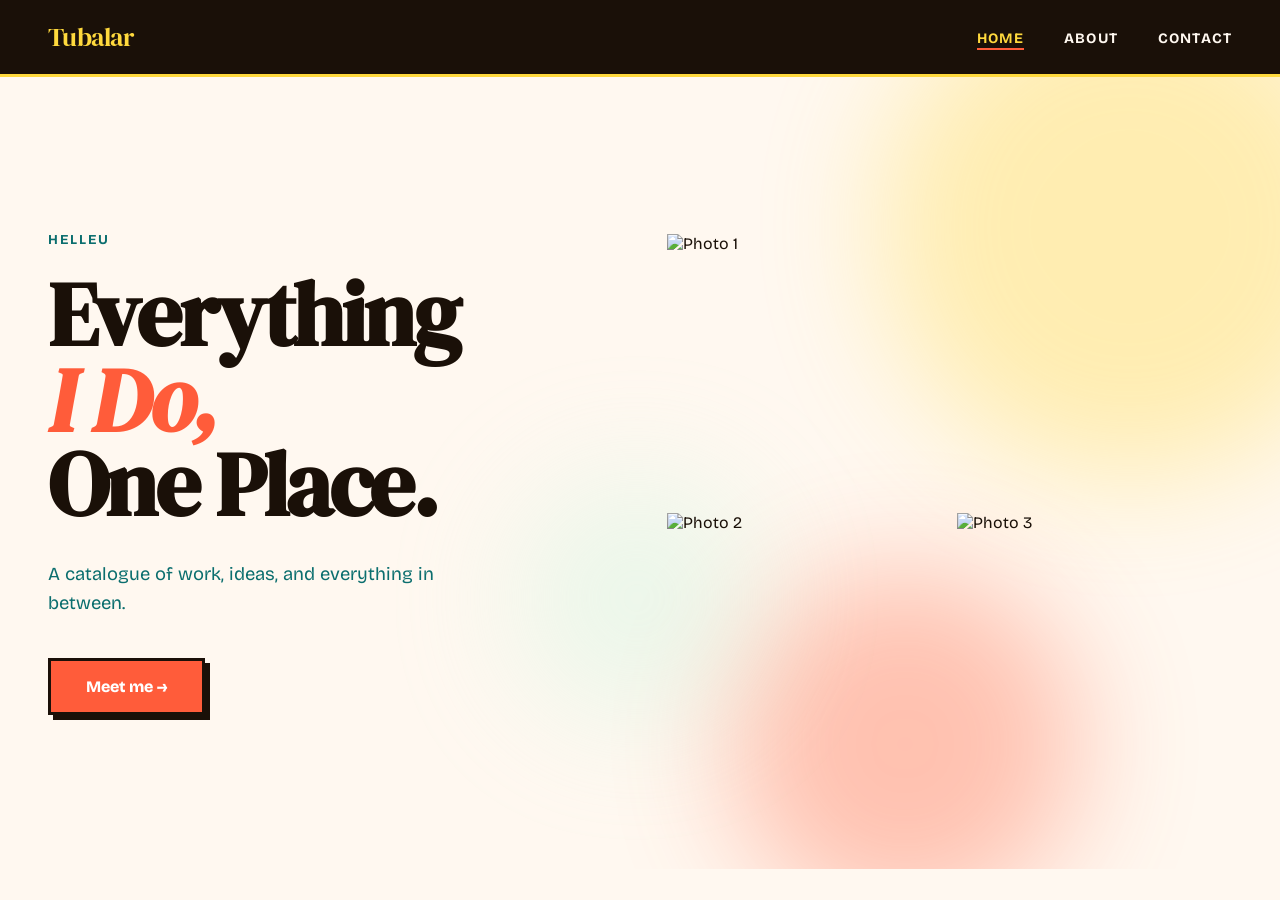
==== index.html @ c61c0c5d "Revamp hero layout and inline gallery" ====
<!DOCTYPE html>
<html lang="en">
<head>
    <meta charset="UTF-8">
    <meta name="viewport" content="width=device-width, initial-scale=1.0">
    <title>Tubalar</title>
    <link rel="preconnect" href="https://fonts.googleapis.com">
    <link href="https://fonts.googleapis.com/css2?family=Bricolage+Grotesque:opsz,wght@12..96,400;12..96,700;12..96,800&family=DM+Serif+Display:ital@0;1&display=swap" rel="stylesheet">
    <link rel="stylesheet" href="static/css/style.css">
</head>
<body>

    <nav class="nav">
        <a href="index.html" class="nav-logo">Tubalar</a>
        <ul class="nav-links">
            <li><a href="index.html" class="nav-link active">Home</a></li>
            <li><a href="about.html" class="nav-link">About</a></li>
            <li><a href="contact.html" class="nav-link">Contact</a></li>
        </ul>
    </nav>

    <section class="hero">
        <div class="hero-content">
            <div class="hero-tag">Helleu</div>
            <h1 class="hero-title">Every&shy;thing<br><em>I Do,</em><br>One Place.</h1>
            <p class="hero-sub">A catalogue of work, ideas, and everything in between.</p>
            <a href="about.html" class="hero-btn">Meet me →</a>
        </div>
        <div class="hero-gallery">
            
            <div class="hero-gallery-grid">
                <div class="gallery-item hero-gallery-item featured">
                    <img src="static/images/photo1.png" alt="Photo 1" onclick="openLightbox(this)">
                    <div class="gallery-overlay">View ↗</div>
                </div>
                <div class="gallery-item hero-gallery-item">
                    <img src="static/images/photo2.png" alt="Photo 2" onclick="openLightbox(this)">
                    <div class="gallery-overlay">View ↗</div>
                </div>
                <div class="gallery-item hero-gallery-item">
                    <img src="static/images/photo3.png" alt="Photo 3" onclick="openLightbox(this)">
                    <div class="gallery-overlay">View ↗</div>
                </div>
            </div>
        </div>
        <div class="hero-blob blob-1"></div>
        <div class="hero-blob blob-2"></div>
        <div class="hero-blob blob-3"></div>
    </section>

    <div id="lightbox">
        <button class="lightbox-close" onclick="closeLightbox()">✕</button>
        <img id="lightbox-img" src="" alt="">
    </div>

    <script>
        const observer = new IntersectionObserver((entries) => {
            entries.forEach(e => {
                if (e.isIntersecting) e.target.classList.add('visible');
            });
        }, { threshold: 0.1 });
        document.querySelectorAll('.hero-gallery-item').forEach(el => observer.observe(el));

        function openLightbox(img) {
            document.getElementById('lightbox-img').src = img.src;
            document.getElementById('lightbox').classList.add('active');
            document.body.style.overflow = 'hidden';
        }
        function closeLightbox() {
            document.getElementById('lightbox').classList.remove('active');
            document.body.style.overflow = '';
        }
        document.getElementById('lightbox').addEventListener('click', function(e) {
            if (e.target === this) closeLightbox();
        });
        document.addEventListener('keydown', e => {
            if (e.key === 'Escape') closeLightbox();
        });
    </script>

</body>
</html>
---- static/css/style.css ----
/* ================================
   TUBALAR — Design System
   Vibe: Retro-editorial maximalism
================================ */

:root {
    --coral:   #FF5C3A;
    --yellow:  #FFD93D;
    --teal:    #0B6E6E;
    --cream:   #FFF8F0;
    --ink:     #1A1008;
    --mint:    #C8F5E0;
    --font-display: 'Bricolage Grotesque', sans-serif;
    --font-serif:   'DM Serif Display', serif;
}

*, *::before, *::after { box-sizing: border-box; margin: 0; padding: 0; }

html { scroll-behavior: smooth; }

body {
    font-family: var(--font-display);
    background: var(--cream);
    color: var(--ink);
    overflow-x: hidden;
}

/* ================================
   NAV
================================ */
.nav {
    display: flex;
    justify-content: space-between;
    align-items: center;
    padding: 1.2rem 3rem;
    background: var(--ink);
    position: sticky;
    top: 0;
    z-index: 100;
    border-bottom: 3px solid var(--yellow);
}

.nav-logo {
    font-family: var(--font-serif);
    font-size: 1.6rem;
    color: var(--yellow);
    text-decoration: none;
    letter-spacing: -0.02em;
    transition: color 0.2s;
}
.nav-logo:hover { color: var(--coral); }

.nav-links {
    list-style: none;
    display: flex;
    gap: 2.5rem;
}

.nav-link {
    color: var(--cream);
    text-decoration: none;
    font-size: 0.9rem;
    font-weight: 700;
    letter-spacing: 0.08em;
    text-transform: uppercase;
    position: relative;
    padding-bottom: 3px;
    transition: color 0.2s;
}
.nav-link::after {
    content: '';
    position: absolute;
    bottom: 0; left: 0;
    width: 0; height: 2px;
    background: var(--coral);
    transition: width 0.25s ease;
}
.nav-link:hover,
.nav-link.active { color: var(--yellow); }
.nav-link:hover::after,
.nav-link.active::after { width: 100%; }

/* ================================
   HERO
================================ */
.hero {
    position: relative;
    min-height: 88vh;
    display: grid;
    grid-template-columns: 1fr 1fr;
    align-items: center;
    gap: 3rem;
    padding: 5rem 3rem;
    overflow: hidden;
    background: var(--cream);
}

.hero-content {
    display: flex;
    flex-direction: column;
    position: relative;
    z-index: 2;
}

.hero-tag {
    font-size: 0.85rem;
    font-weight: 700;
    letter-spacing: 0.15em;
    text-transform: uppercase;
    color: var(--teal);
    margin-bottom: 1.5rem;
    animation: fadeUp 0.6s ease both;
}

.hero-title {
    font-family: var(--font-serif);
    font-size: clamp(3.5rem, 7vw, 8rem);
    line-height: 0.95;
    letter-spacing: -0.03em;
    color: var(--ink);
    animation: fadeUp 0.7s 0.1s ease both;
}
.hero-title em {
    font-style: italic;
    color: var(--coral);
}

.hero-sub {
    font-size: clamp(1rem, 1.5vw, 1.15rem);
    color: var(--teal);
    max-width: 400px;
    margin-top: 2rem;
    line-height: 1.6;
    animation: fadeUp 0.7s 0.2s ease both;
}

.hero-btn {
    display: inline-block;
    margin-top: 2.5rem;
    padding: 1rem 2.2rem;
    background: var(--coral);
    color: #fff;
    font-family: var(--font-display);
    font-weight: 800;
    font-size: 1rem;
    text-decoration: none;
    border: 3px solid var(--ink);
    box-shadow: 5px 5px 0 var(--ink);
    transition: transform 0.15s ease, box-shadow 0.15s ease;
    animation: fadeUp 0.7s 0.3s ease both;
    align-self: flex-start;
}
.hero-btn:hover {
    transform: translate(-3px, -3px);
    box-shadow: 8px 8px 0 var(--ink);
}

/* Hero inline gallery */
.hero-gallery {
    position: relative;
    z-index: 2;
    display: flex;
    flex-direction: column;
    gap: 1rem;
    animation: fadeUp 0.7s 0.2s ease both;
}

.hero-gallery-label {
    font-size: 0.8rem;
    font-weight: 700;
    letter-spacing: 0.15em;
    text-transform: uppercase;
    color: var(--teal);
    margin-bottom: 0.5rem;
}

.hero-gallery-grid {
    display: grid;
    grid-template-columns: 1fr 1fr;
    grid-template-rows: auto auto;
    gap: 0.8rem;
}

.hero-gallery-item {
    border: 3px solid transparent;
    transition: border-color 0.25s ease, transform 0.25s ease;
    cursor: pointer;
    overflow: hidden;
    opacity: 0;
    transform: translateY(20px);
    transition: opacity 0.5s ease, transform 0.5s ease, border-color 0.25s ease;
}
.hero-gallery-item.visible {
    opacity: 1;
    transform: translateY(0);
}
.hero-gallery-item:nth-child(2) { transition-delay: 0.1s; }
.hero-gallery-item:nth-child(3) { transition-delay: 0.2s; }
.hero-gallery-item:hover {
    border-color: var(--coral);
    transform: translateY(-4px) !important;
}

.hero-gallery-item img {
    width: 100%;
    height: 200px;
    object-fit: cover;
    display: block;
    transition: transform 0.4s ease;
}
.hero-gallery-item.featured {
    grid-column: 1 / -1;
}
.hero-gallery-item.featured img {
    height: 260px;
}
.hero-gallery-item:hover img {
    transform: scale(1.04);
}

/* Decorative blobs */
.hero-blob {
    position: absolute;
    border-radius: 50%;
    filter: blur(60px);
    opacity: 0.35;
    z-index: 1;
    pointer-events: none;
}
.blob-1 {
    width: 500px; height: 500px;
    background: var(--yellow);
    top: -100px; right: -100px;
    animation: float 8s ease-in-out infinite;
}
.blob-2 {
    width: 350px; height: 350px;
    background: var(--coral);
    bottom: -50px; right: 200px;
    animation: float 10s 2s ease-in-out infinite;
}
.blob-3 {
    width: 250px; height: 250px;
    background: var(--mint);
    top: 50%; left: 40%;
    animation: float 7s 1s ease-in-out infinite;
}

/* ================================
   GALLERY (shared overlay style)
================================ */
.gallery-overlay {
    position: absolute;
    bottom: 0; left: 0; right: 0;
    padding: 1rem;
    background: linear-gradient(transparent, rgba(10,10,10,0.85));
    color: var(--yellow);
    font-weight: 800;
    font-size: 0.85rem;
    letter-spacing: 0.05em;
    opacity: 0;
    transition: opacity 0.25s ease;
}
.gallery-item:hover .gallery-overlay {
    opacity: 1;
}

/* ================================
   LIGHTBOX
================================ */
#lightbox {
    display: none;
    position: fixed;
    inset: 0;
    background: rgba(10, 10, 10, 0.92);
    z-index: 1000;
    justify-content: center;
    align-items: center;
}
#lightbox.active {
    display: flex;
}
#lightbox-img {
    max-width: 85vw;
    max-height: 85vh;
    object-fit: contain;
    border: 4px solid var(--yellow);
    box-shadow: 0 30px 80px rgba(0,0,0,0.6);
    animation: fadeUp 0.3s ease both;
}
.lightbox-close {
    position: fixed;
    top: 1.5rem; right: 2rem;
    background: var(--coral);
    border: 3px solid var(--ink);
    color: #fff;
    font-size: 1.1rem;
    width: 44px; height: 44px;
    cursor: pointer;
    font-weight: 800;
    transition: transform 0.15s ease, background 0.15s;
    z-index: 1001;
}
.lightbox-close:hover {
    background: var(--yellow);
    color: var(--ink);
    transform: rotate(90deg);
}

/* ================================
   ANIMATIONS
================================ */
@keyframes fadeUp {
    from { opacity: 0; transform: translateY(24px); }
    to   { opacity: 1; transform: translateY(0); }
}
@keyframes float {
    0%, 100% { transform: translateY(0) scale(1); }
    50%       { transform: translateY(-20px) scale(1.04); }
}

/* ================================
   ABOUT PAGE
================================ */
.about {
    max-width: 760px;
    margin: 0 auto;
    padding: 5rem 2rem;
}
.about-header { margin-bottom: 3rem; }
.about-header h1 {
    font-family: var(--font-serif);
    font-size: clamp(2.5rem, 6vw, 5rem);
    line-height: 1;
    letter-spacing: -0.02em;
}
.tagline {
    font-size: 1.1rem;
    color: var(--coral);
    font-weight: 700;
    margin-top: 0.5rem;
}
.about-bio, .about-skills, .about-contact {
    margin-bottom: 2.5rem;
    padding-bottom: 2.5rem;
    border-bottom: 2px dashed #ddd;
}
.about-bio h2, .about-skills h2, .about-contact h2 {
    font-family: var(--font-serif);
    font-size: 1.8rem;
    margin-bottom: 1rem;
    color: var(--teal);
}
.about-skills ul {
    list-style: none;
    display: flex;
    flex-wrap: wrap;
    gap: 0.6rem;
    padding: 0;
}
.about-skills li {
    background: var(--yellow);
    color: var(--ink);
    padding: 0.4rem 1rem;
    font-weight: 700;
    font-size: 0.9rem;
    border: 2px solid var(--ink);
}
.about-contact a { color: var(--coral); font-weight: 700; }

/* ================================
   CONTACT PAGE
================================ */
.page {
    max-width: 600px;
    margin: 0 auto;
    padding: 5rem 2rem;
}
.page h1 {
    font-family: var(--font-serif);
    font-size: clamp(2.5rem, 6vw, 4rem);
    margin-bottom: 2rem;
    letter-spacing: -0.02em;
}
form {
    display: flex;
    flex-direction: column;
    gap: 1.2rem;
}
label {
    font-weight: 700;
    font-size: 0.85rem;
    letter-spacing: 0.08em;
    text-transform: uppercase;
    color: var(--teal);
}
input, textarea {
    padding: 0.9rem 1rem;
    border: 3px solid var(--ink);
    font-family: var(--font-display);
    font-size: 1rem;
    background: #fff;
    transition: border-color 0.2s, box-shadow 0.2s;
    outline: none;
}
input:focus, textarea:focus {
    border-color: var(--coral);
    box-shadow: 4px 4px 0 var(--coral);
}

/* ================================
   BUTTON
================================ */
.btn, button[type="submit"] {
    display: inline-block;
    padding: 1rem 2.2rem;
    background: var(--coral);
    color: #fff;
    font-family: var(--font-display);
    font-weight: 800;
    font-size: 1rem;
    text-decoration: none;
    border: 3px solid var(--ink);
    box-shadow: 5px 5px 0 var(--ink);
    cursor: pointer;
    transition: transform 0.15s ease, box-shadow 0.15s ease;
    align-self: flex-start;
}
.btn:hover, button[type="submit"]:hover {
    transform: translate(-3px, -3px);
    box-shadow: 8px 8px 0 var(--ink);
}

/* ================================
   FLASH MESSAGES
================================ */
.flash {
    padding: 1rem 1.4rem;
    margin-bottom: 1.5rem;
    border-left: 5px solid;
    font-weight: 700;
}
.flash.success { background: var(--mint); border-color: var(--teal); color: var(--teal); }
.flash.error   { background: #ffe5e0; border-color: var(--coral); color: var(--coral); }
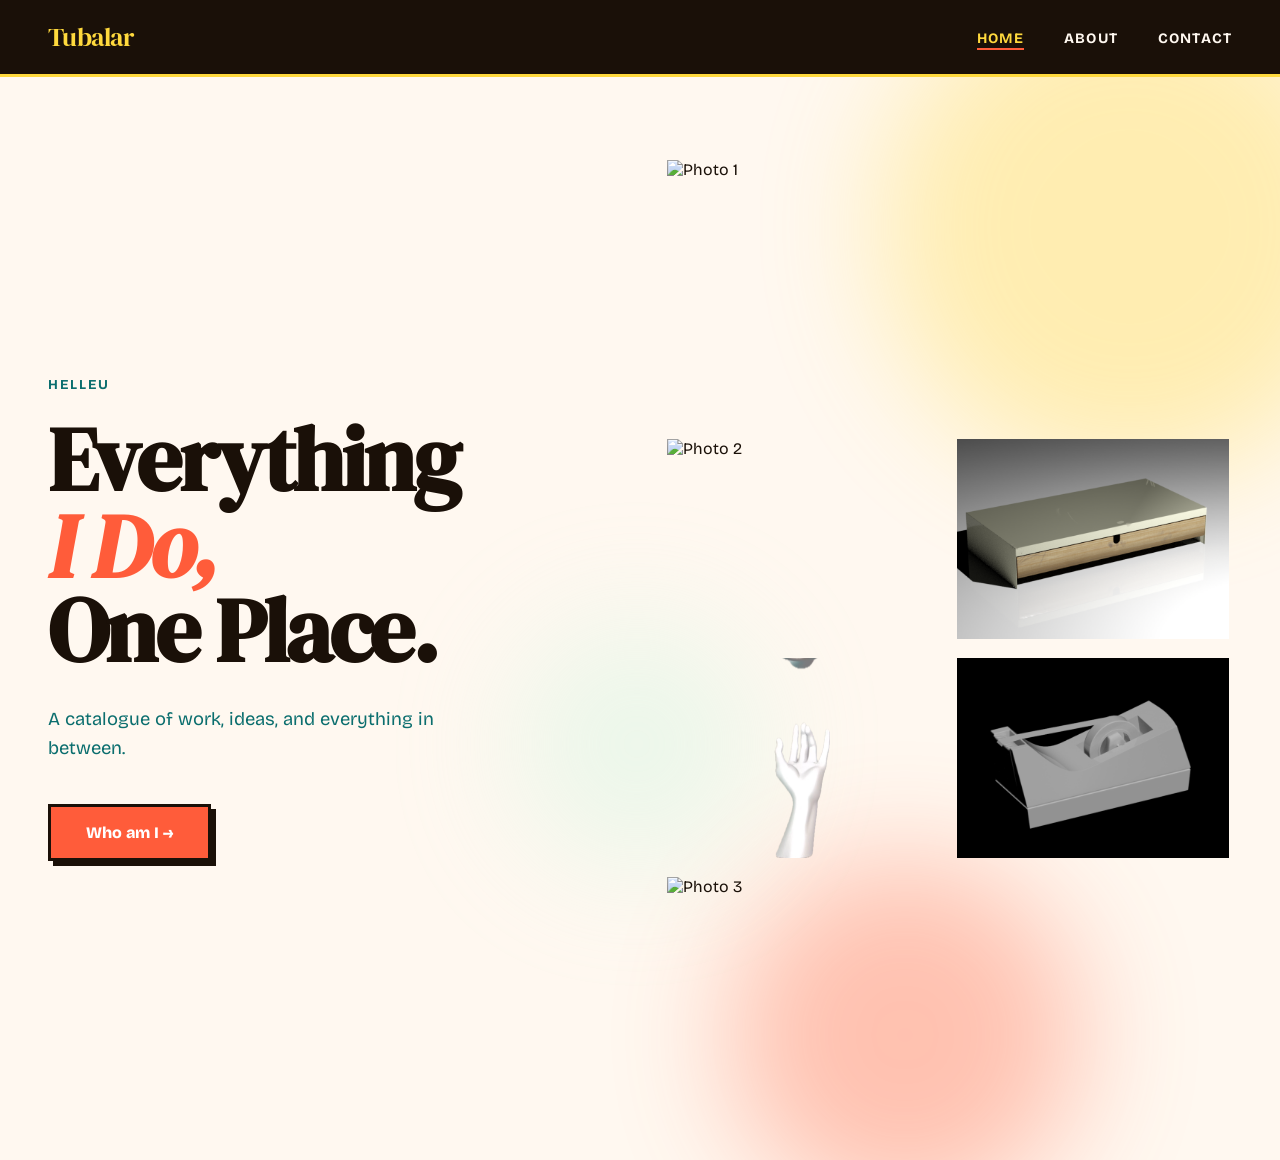
==== commit d25ca151: "Add gallery images and update hero CTA" ====
--- a/index.html
+++ b/index.html
@@ -24,7 +24,7 @@
             <div class="hero-tag">Helleu</div>
             <h1 class="hero-title">Every&shy;thing<br><em>I Do,</em><br>One Place.</h1>
             <p class="hero-sub">A catalogue of work, ideas, and everything in between.</p>
-            <a href="about.html" class="hero-btn">Meet me →</a>
+            <a href="about.html" class="hero-btn">Who am I →</a>
         </div>
         <div class="hero-gallery">
             
@@ -39,6 +39,18 @@
                 </div>
                 <div class="gallery-item hero-gallery-item">
                     <img src="static/images/photo3.png" alt="Photo 3" onclick="openLightbox(this)">
+                    <div class="gallery-overlay">View ↗</div>
+                    </div>
+                <div class="gallery-item hero-gallery-item">
+                    <img src="static/images/photo4.png" alt="Photo 3" onclick="openLightbox(this)">
+                    <div class="gallery-overlay">View ↗</div>
+                    </div>
+                <div class="gallery-item hero-gallery-item">
+                    <img src="static/images/photo5.png" alt="Photo 3" onclick="openLightbox(this)">
+                    <div class="gallery-overlay">View ↗</div>
+                    </div>
+                <div class="gallery-item hero-gallery-item">
+                    <img src="static/images/photo6.png" alt="Photo 3" onclick="openLightbox(this)">
                     <div class="gallery-overlay">View ↗</div>
                 </div>
             </div>
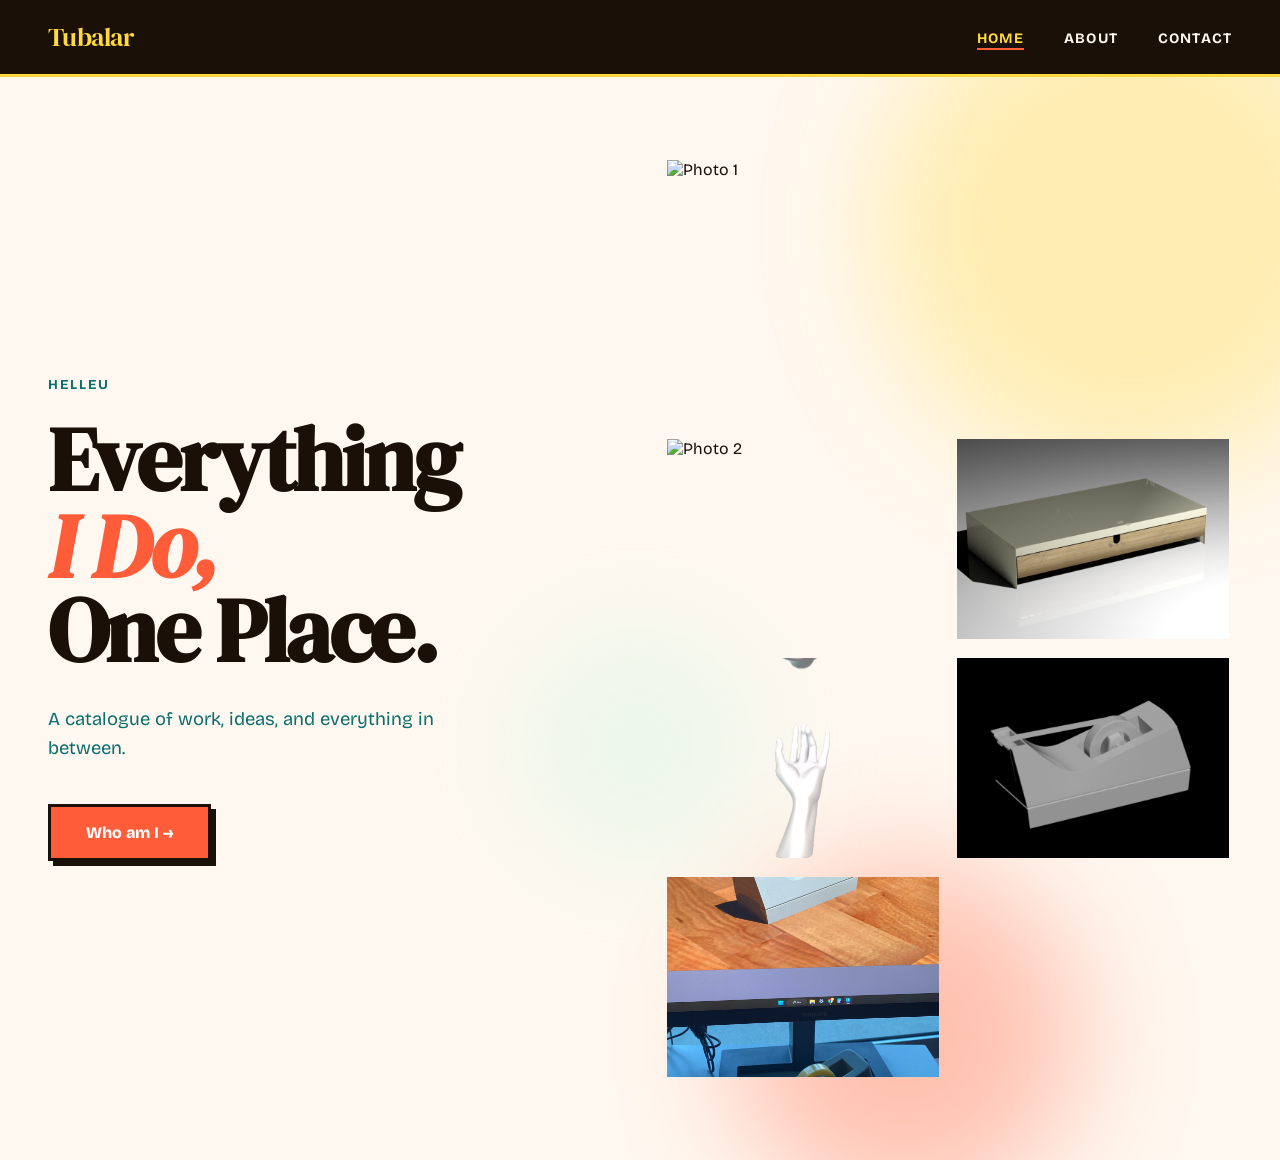
==== commit bebd11c6: "Fix gallery image extension" ====
--- a/index.html
+++ b/index.html
@@ -50,7 +50,7 @@
                     <div class="gallery-overlay">View ↗</div>
                     </div>
                 <div class="gallery-item hero-gallery-item">
-                    <img src="static/images/photo6.png" alt="Photo 3" onclick="openLightbox(this)">
+                    <img src="static/images/photo6.jpg" alt="Photo 3" onclick="openLightbox(this)">
                     <div class="gallery-overlay">View ↗</div>
                 </div>
             </div>
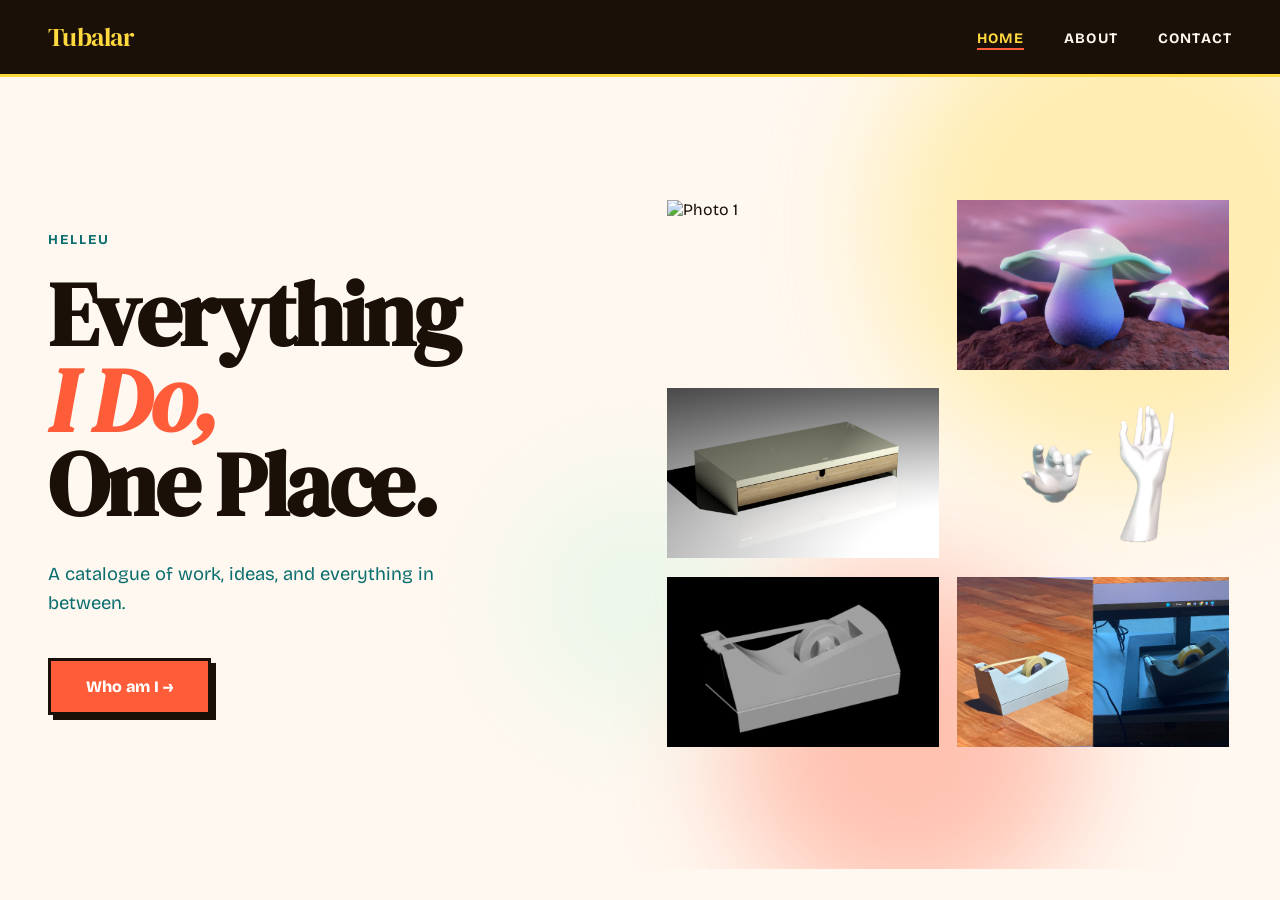
==== commit 17934608: "Refactor hero gallery markup and styles" ====
--- a/index.html
+++ b/index.html
@@ -29,7 +29,7 @@
         <div class="hero-gallery">
             
             <div class="hero-gallery-grid">
-                <div class="gallery-item hero-gallery-item featured">
+                <div class="gallery-item hero-gallery-item">
                     <img src="static/images/photo1.png" alt="Photo 1" onclick="openLightbox(this)">
                     <div class="gallery-overlay">View ↗</div>
                 </div>
@@ -40,17 +40,17 @@
                 <div class="gallery-item hero-gallery-item">
                     <img src="static/images/photo3.png" alt="Photo 3" onclick="openLightbox(this)">
                     <div class="gallery-overlay">View ↗</div>
-                    </div>
+                </div>
                 <div class="gallery-item hero-gallery-item">
-                    <img src="static/images/photo4.png" alt="Photo 3" onclick="openLightbox(this)">
+                    <img src="static/images/photo4.png" alt="Photo 4" onclick="openLightbox(this)">
                     <div class="gallery-overlay">View ↗</div>
-                    </div>
+                </div>
                 <div class="gallery-item hero-gallery-item">
-                    <img src="static/images/photo5.png" alt="Photo 3" onclick="openLightbox(this)">
+                    <img src="static/images/photo5.png" alt="Photo 5" onclick="openLightbox(this)">
                     <div class="gallery-overlay">View ↗</div>
-                    </div>
+                </div>
                 <div class="gallery-item hero-gallery-item">
-                    <img src="static/images/photo6.jpg" alt="Photo 3" onclick="openLightbox(this)">
+                    <img src="static/images/photo6.png" alt="Photo 6" onclick="openLightbox(this)">
                     <div class="gallery-overlay">View ↗</div>
                 </div>
             </div>
--- a/static/css/style.css
+++ b/static/css/style.css
@@ -194,8 +194,11 @@
     opacity: 1;
     transform: translateY(0);
 }
-.hero-gallery-item:nth-child(2) { transition-delay: 0.1s; }
-.hero-gallery-item:nth-child(3) { transition-delay: 0.2s; }
+.hero-gallery-item:nth-child(2) { transition-delay: 0.08s; }
+.hero-gallery-item:nth-child(3) { transition-delay: 0.16s; }
+.hero-gallery-item:nth-child(4) { transition-delay: 0.24s; }
+.hero-gallery-item:nth-child(5) { transition-delay: 0.32s; }
+.hero-gallery-item:nth-child(6) { transition-delay: 0.40s; }
 .hero-gallery-item:hover {
     border-color: var(--coral);
     transform: translateY(-4px) !important;
@@ -203,16 +206,10 @@
 
 .hero-gallery-item img {
     width: 100%;
-    height: 200px;
+    height: 170px;
     object-fit: cover;
     display: block;
     transition: transform 0.4s ease;
-}
-.hero-gallery-item.featured {
-    grid-column: 1 / -1;
-}
-.hero-gallery-item.featured img {
-    height: 260px;
 }
 .hero-gallery-item:hover img {
     transform: scale(1.04);
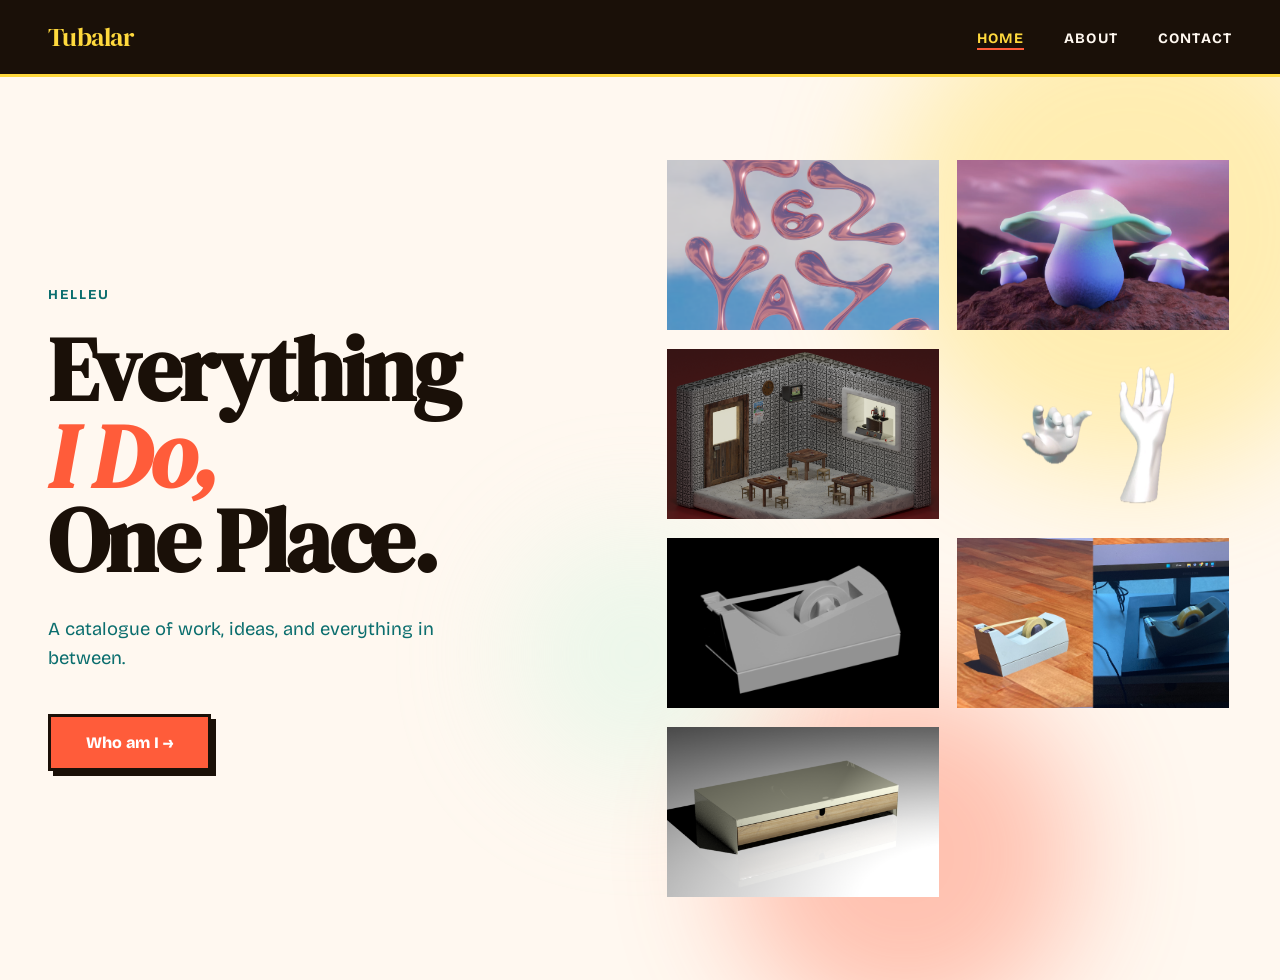
==== commit 8b72c38e: "Update images" ====
--- a/index.html
+++ b/index.html
@@ -53,6 +53,10 @@
                     <img src="static/images/photo6.png" alt="Photo 6" onclick="openLightbox(this)">
                     <div class="gallery-overlay">View ↗</div>
                 </div>
+                <div class="gallery-item hero-gallery-item">
+                    <img src="static/images/photo7.png" alt="Photo 6" onclick="openLightbox(this)">
+                    <div class="gallery-overlay">View ↗</div>
+                </div>
             </div>
         </div>
         <div class="hero-blob blob-1"></div>
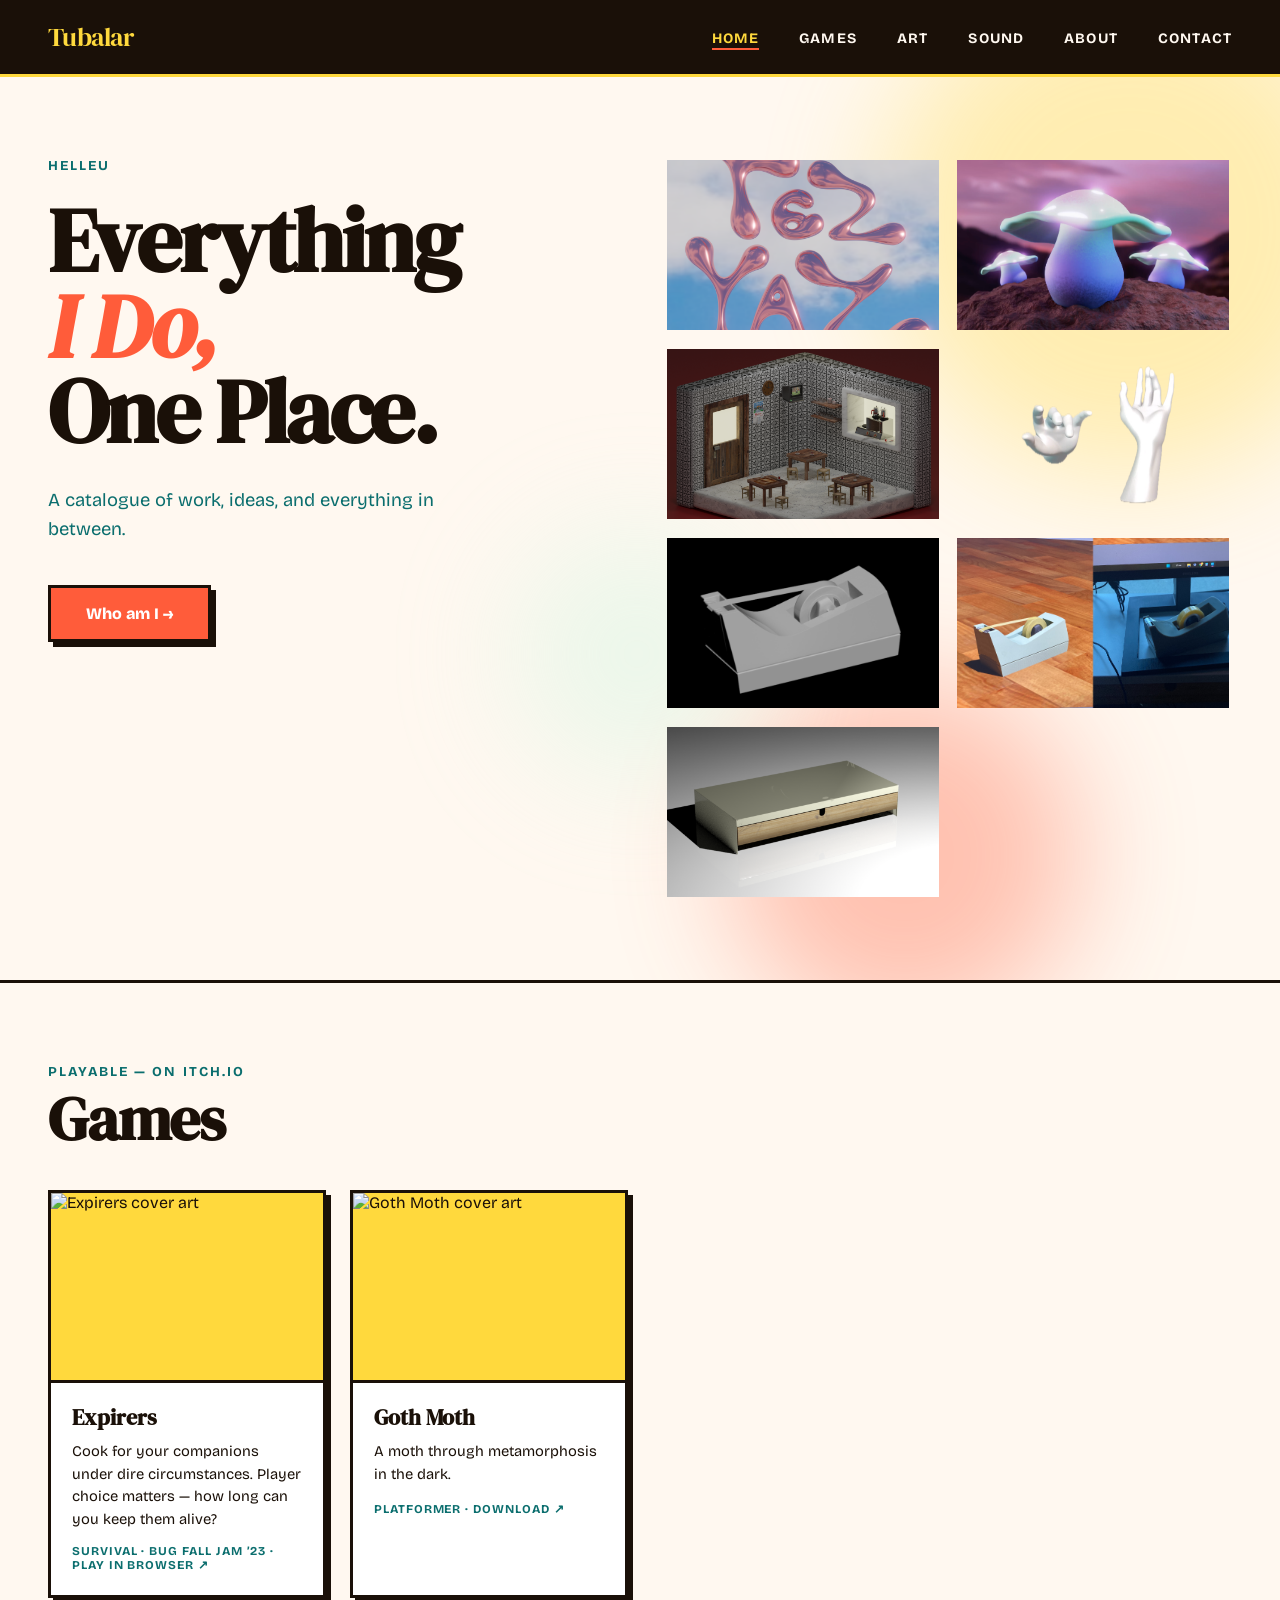
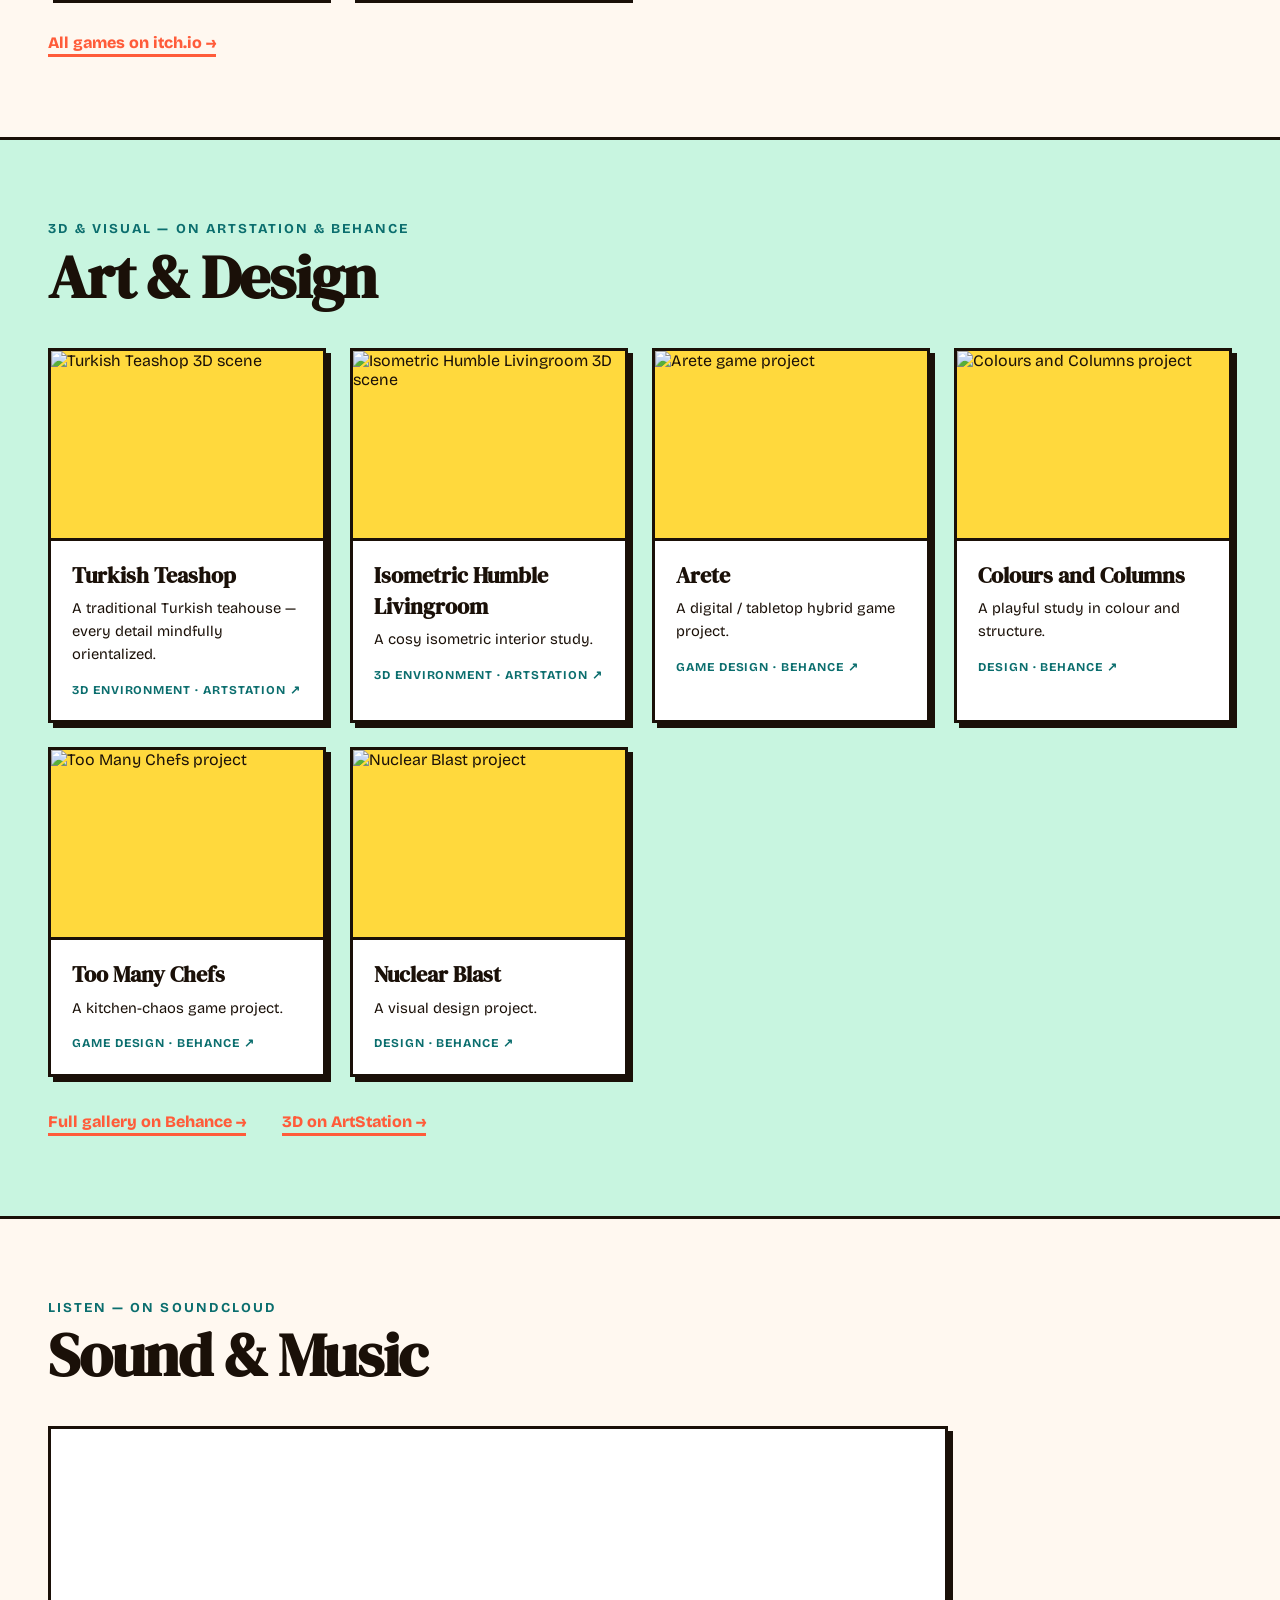
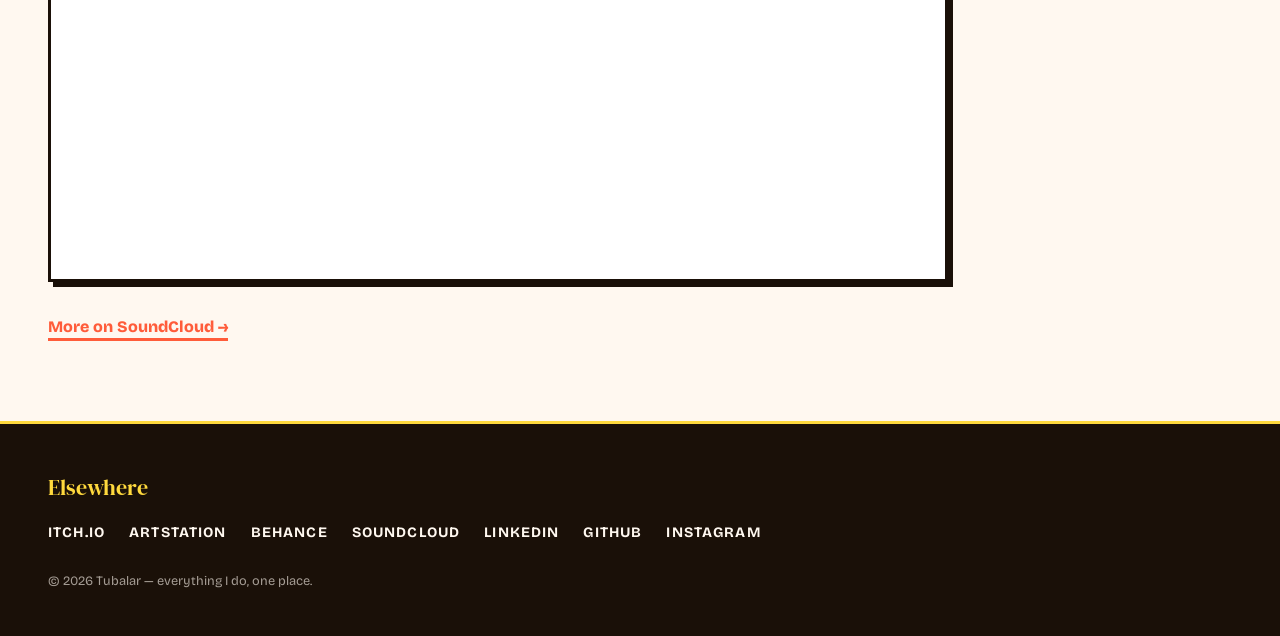
==== commit 252ef042: "Add portfolio sections and footer navigation Added three new portfolio sections (Games, Art & Design" ====
--- a/index.html
+++ b/index.html
@@ -14,6 +14,9 @@
         <a href="index.html" class="nav-logo">Tubalar</a>
         <ul class="nav-links">
             <li><a href="index.html" class="nav-link active">Home</a></li>
+            <li><a href="#games" class="nav-link">Games</a></li>
+            <li><a href="#art" class="nav-link">Art</a></li>
+            <li><a href="#sound" class="nav-link">Sound</a></li>
             <li><a href="about.html" class="nav-link">About</a></li>
             <li><a href="contact.html" class="nav-link">Contact</a></li>
         </ul>
@@ -54,7 +57,7 @@
                     <div class="gallery-overlay">View ↗</div>
                 </div>
                 <div class="gallery-item hero-gallery-item">
-                    <img src="static/images/photo7.png" alt="Photo 6" onclick="openLightbox(this)">
+                    <img src="static/images/photo7.png" alt="Photo 7" onclick="openLightbox(this)">
                     <div class="gallery-overlay">View ↗</div>
                 </div>
             </div>
@@ -63,6 +66,133 @@
         <div class="hero-blob blob-2"></div>
         <div class="hero-blob blob-3"></div>
     </section>
+
+    <section class="work" id="games">
+        <div class="work-header">
+            <div class="work-tag">Playable — on itch.io</div>
+            <h2>Games</h2>
+        </div>
+        <div class="work-grid">
+            <a class="work-card" href="https://ipekozkuyumcu.itch.io/expirers" target="_blank" rel="noopener">
+                <div class="work-card-img">
+                    <img src="https://img.itch.zone/aW1nLzE0MTM2ODg4LnBuZw==/original/77RKhM.png" alt="Expirers cover art" loading="lazy">
+                </div>
+                <div class="work-card-body">
+                    <h3>Expirers</h3>
+                    <p>Cook for your companions under dire circumstances. Player choice matters — how long can you keep them alive?</p>
+                    <span class="work-card-meta">Survival · BUG Fall Jam ’23 · Play in browser ↗</span>
+                </div>
+            </a>
+            <a class="work-card" href="https://iamtubing.itch.io/goth-moth" target="_blank" rel="noopener">
+                <div class="work-card-img">
+                    <img src="https://mir-s3-cdn-cf.behance.net/projects/404/90c17b181865461.Y3JvcCw5MDksNzExLDI1Niww.png" alt="Goth Moth cover art" loading="lazy">
+                </div>
+                <div class="work-card-body">
+                    <h3>Goth Moth</h3>
+                    <p>A moth through metamorphosis in the dark.</p>
+                    <span class="work-card-meta">Platformer · Download ↗</span>
+                </div>
+            </a>
+        </div>
+        <a class="work-cta" href="https://iamtubing.itch.io" target="_blank" rel="noopener">All games on itch.io →</a>
+    </section>
+
+    <section class="work alt" id="art">
+        <div class="work-header">
+            <div class="work-tag">3D &amp; Visual — on ArtStation &amp; Behance</div>
+            <h2>Art &amp; Design</h2>
+        </div>
+        <div class="work-grid">
+            <a class="work-card" href="https://www.artstation.com/artwork/5vEdlO" target="_blank" rel="noopener">
+                <div class="work-card-img">
+                    <img src="https://cdnb.artstation.com/p/assets/images/images/068/158/199/small_square/tuba-ozbas-teashopturkishtv.jpg?1697119020" alt="Turkish Teashop 3D scene" loading="lazy">
+                </div>
+                <div class="work-card-body">
+                    <h3>Turkish Teashop</h3>
+                    <p>A traditional Turkish teahouse — every detail mindfully orientalized.</p>
+                    <span class="work-card-meta">3D Environment · ArtStation ↗</span>
+                </div>
+            </a>
+            <a class="work-card" href="https://www.artstation.com/artwork/rJKk3L" target="_blank" rel="noopener">
+                <div class="work-card-img">
+                    <img src="https://cdnb.artstation.com/p/assets/images/images/067/547/753/small_square/tuba-ozbas-isoroom1done.jpg?1695648376" alt="Isometric Humble Livingroom 3D scene" loading="lazy">
+                </div>
+                <div class="work-card-body">
+                    <h3>Isometric Humble Livingroom</h3>
+                    <p>A cosy isometric interior study.</p>
+                    <span class="work-card-meta">3D Environment · ArtStation ↗</span>
+                </div>
+            </a>
+            <a class="work-card" href="https://www.behance.net/gallery/182131495/Arete-(DigitalTabletop)" target="_blank" rel="noopener">
+                <div class="work-card-img">
+                    <img src="https://mir-s3-cdn-cf.behance.net/projects/404/440754182131495.Y3JvcCw4MzIsNjUxLDUwMiww.png" alt="Arete game project" loading="lazy">
+                </div>
+                <div class="work-card-body">
+                    <h3>Arete</h3>
+                    <p>A digital / tabletop hybrid game project.</p>
+                    <span class="work-card-meta">Game Design · Behance ↗</span>
+                </div>
+            </a>
+            <a class="work-card" href="https://www.behance.net/gallery/181866765/Colours-and-Columns" target="_blank" rel="noopener">
+                <div class="work-card-img">
+                    <img src="https://mir-s3-cdn-cf.behance.net/projects/404/c2e0e2181866765.Y3JvcCw4MTYsNjM4LDAsMjE2.png" alt="Colours and Columns project" loading="lazy">
+                </div>
+                <div class="work-card-body">
+                    <h3>Colours and Columns</h3>
+                    <p>A playful study in colour and structure.</p>
+                    <span class="work-card-meta">Design · Behance ↗</span>
+                </div>
+            </a>
+            <a class="work-card" href="https://www.behance.net/gallery/181862337/Too-Many-Chefs" target="_blank" rel="noopener">
+                <div class="work-card-img">
+                    <img src="https://mir-s3-cdn-cf.behance.net/projects/404/6bf351181862337.Y3JvcCwzNjU5LDI4NjEsMCw3MjQ.jpg" alt="Too Many Chefs project" loading="lazy">
+                </div>
+                <div class="work-card-body">
+                    <h3>Too Many Chefs</h3>
+                    <p>A kitchen-chaos game project.</p>
+                    <span class="work-card-meta">Game Design · Behance ↗</span>
+                </div>
+            </a>
+            <a class="work-card" href="https://www.behance.net/gallery/181860815/Nuclear-Blast" target="_blank" rel="noopener">
+                <div class="work-card-img">
+                    <img src="https://mir-s3-cdn-cf.behance.net/projects/404/e35d35181860815.Y3JvcCwxOTk5LDE1NjQsMCwyMTc.png" alt="Nuclear Blast project" loading="lazy">
+                </div>
+                <div class="work-card-body">
+                    <h3>Nuclear Blast</h3>
+                    <p>A visual design project.</p>
+                    <span class="work-card-meta">Design · Behance ↗</span>
+                </div>
+            </a>
+        </div>
+        <a class="work-cta" href="https://www.behance.net/tubaoz" target="_blank" rel="noopener">Full gallery on Behance →</a>
+        <a class="work-cta" href="https://www.artstation.com/tubaozbas3d" target="_blank" rel="noopener" style="margin-left:2rem;">3D on ArtStation →</a>
+    </section>
+
+    <section class="work" id="sound">
+        <div class="work-header">
+            <div class="work-tag">Listen — on SoundCloud</div>
+            <h2>Sound &amp; Music</h2>
+        </div>
+        <div class="sound-embed">
+            <iframe title="SoundCloud — Ayse Tuba" height="450" allow="autoplay"
+                src="https://w.soundcloud.com/player/?url=https%3A%2F%2Fsoundcloud.com%2Fubaetztli&color=%23ff5c3a&auto_play=false&show_user=true"></iframe>
+        </div>
+        <a class="work-cta" href="https://soundcloud.com/ubaetztli" target="_blank" rel="noopener">More on SoundCloud →</a>
+    </section>
+
+    <footer class="footer">
+        <div class="footer-title">Elsewhere</div>
+        <ul class="footer-links">
+            <li><a href="https://iamtubing.itch.io" target="_blank" rel="noopener">itch.io</a></li>
+            <li><a href="https://www.artstation.com/tubaozbas3d" target="_blank" rel="noopener">ArtStation</a></li>
+            <li><a href="https://www.behance.net/tubaoz" target="_blank" rel="noopener">Behance</a></li>
+            <li><a href="https://soundcloud.com/ubaetztli" target="_blank" rel="noopener">SoundCloud</a></li>
+            <li><a href="https://www.linkedin.com/in/ayse-tuba-ozbas-ariduru/" target="_blank" rel="noopener">LinkedIn</a></li>
+            <li><a href="https://github.com/enchantrar" target="_blank" rel="noopener">GitHub</a></li>
+            <li><a href="https://instagram.com/iamtubing" target="_blank" rel="noopener">Instagram</a></li>
+        </ul>
+        <p class="footer-note">© 2026 Tubalar — everything I do, one place.</p>
+    </footer>
 
     <div id="lightbox">
         <button class="lightbox-close" onclick="closeLightbox()">✕</button>
--- a/static/css/style.css
+++ b/static/css/style.css
@@ -88,7 +88,7 @@
     min-height: 88vh;
     display: grid;
     grid-template-columns: 1fr 1fr;
-    align-items: center;
+    align-items: start;
     gap: 3rem;
     padding: 5rem 3rem;
     overflow: hidden;
@@ -429,6 +429,151 @@
 }
 
 /* ================================
+   WORK SECTIONS (Games / Art / Sound)
+================================ */
+.work {
+    padding: 5rem 3rem;
+    border-top: 3px solid var(--ink);
+}
+.work.alt { background: var(--mint); }
+
+.work-header { margin-bottom: 2.5rem; }
+.work-tag {
+    font-size: 0.85rem;
+    font-weight: 700;
+    letter-spacing: 0.15em;
+    text-transform: uppercase;
+    color: var(--teal);
+    margin-bottom: 0.6rem;
+}
+.work-header h2 {
+    font-family: var(--font-serif);
+    font-size: clamp(2.2rem, 5vw, 3.8rem);
+    letter-spacing: -0.02em;
+    line-height: 1;
+}
+
+.work-grid {
+    display: grid;
+    grid-template-columns: repeat(auto-fill, minmax(260px, 1fr));
+    gap: 1.5rem;
+}
+
+.work-card {
+    display: flex;
+    flex-direction: column;
+    background: #fff;
+    border: 3px solid var(--ink);
+    box-shadow: 5px 5px 0 var(--ink);
+    text-decoration: none;
+    color: var(--ink);
+    transition: transform 0.15s ease, box-shadow 0.15s ease;
+}
+.work-card:hover {
+    transform: translate(-3px, -3px);
+    box-shadow: 8px 8px 0 var(--coral);
+}
+.work-card-img {
+    height: 190px;
+    overflow: hidden;
+    border-bottom: 3px solid var(--ink);
+    background: var(--yellow);
+}
+.work-card-img img {
+    width: 100%;
+    height: 100%;
+    object-fit: cover;
+    display: block;
+    transition: transform 0.4s ease;
+}
+.work-card:hover .work-card-img img { transform: scale(1.05); }
+
+.work-card-body { padding: 1.2rem 1.3rem 1.4rem; }
+.work-card-body h3 {
+    font-family: var(--font-serif);
+    font-size: 1.4rem;
+    margin-bottom: 0.4rem;
+}
+.work-card-body p {
+    font-size: 0.92rem;
+    line-height: 1.55;
+    margin-bottom: 0.8rem;
+}
+.work-card-meta {
+    display: inline-block;
+    font-size: 0.75rem;
+    font-weight: 700;
+    letter-spacing: 0.08em;
+    text-transform: uppercase;
+    color: var(--teal);
+}
+
+.work-cta {
+    display: inline-block;
+    margin-top: 2.2rem;
+    font-weight: 800;
+    color: var(--coral);
+    text-decoration: none;
+    border-bottom: 3px solid var(--coral);
+    padding-bottom: 2px;
+}
+.work-cta:hover { color: var(--teal); border-color: var(--teal); }
+
+/* Sound embed */
+.sound-embed {
+    border: 3px solid var(--ink);
+    box-shadow: 5px 5px 0 var(--ink);
+    background: #fff;
+    max-width: 900px;
+}
+.sound-embed iframe { display: block; width: 100%; border: 0; }
+
+/* ================================
+   FOOTER
+================================ */
+.footer {
+    background: var(--ink);
+    color: var(--cream);
+    padding: 3rem;
+    border-top: 3px solid var(--yellow);
+}
+.footer-title {
+    font-family: var(--font-serif);
+    font-size: 1.4rem;
+    color: var(--yellow);
+    margin-bottom: 1.2rem;
+}
+.footer-links {
+    list-style: none;
+    display: flex;
+    flex-wrap: wrap;
+    gap: 1.5rem;
+    padding: 0;
+}
+.footer-links a {
+    color: var(--cream);
+    text-decoration: none;
+    font-size: 0.9rem;
+    font-weight: 700;
+    letter-spacing: 0.08em;
+    text-transform: uppercase;
+    border-bottom: 2px solid transparent;
+    padding-bottom: 2px;
+    transition: color 0.2s, border-color 0.2s;
+}
+.footer-links a:hover { color: var(--yellow); border-color: var(--coral); }
+.footer-note {
+    margin-top: 2rem;
+    font-size: 0.8rem;
+    opacity: 0.6;
+}
+
+@media (max-width: 700px) {
+    .work { padding: 3.5rem 1.5rem; }
+    .footer { padding: 2.5rem 1.5rem; }
+}
+
+/* ================================
    FLASH MESSAGES
 ================================ */
 .flash {
